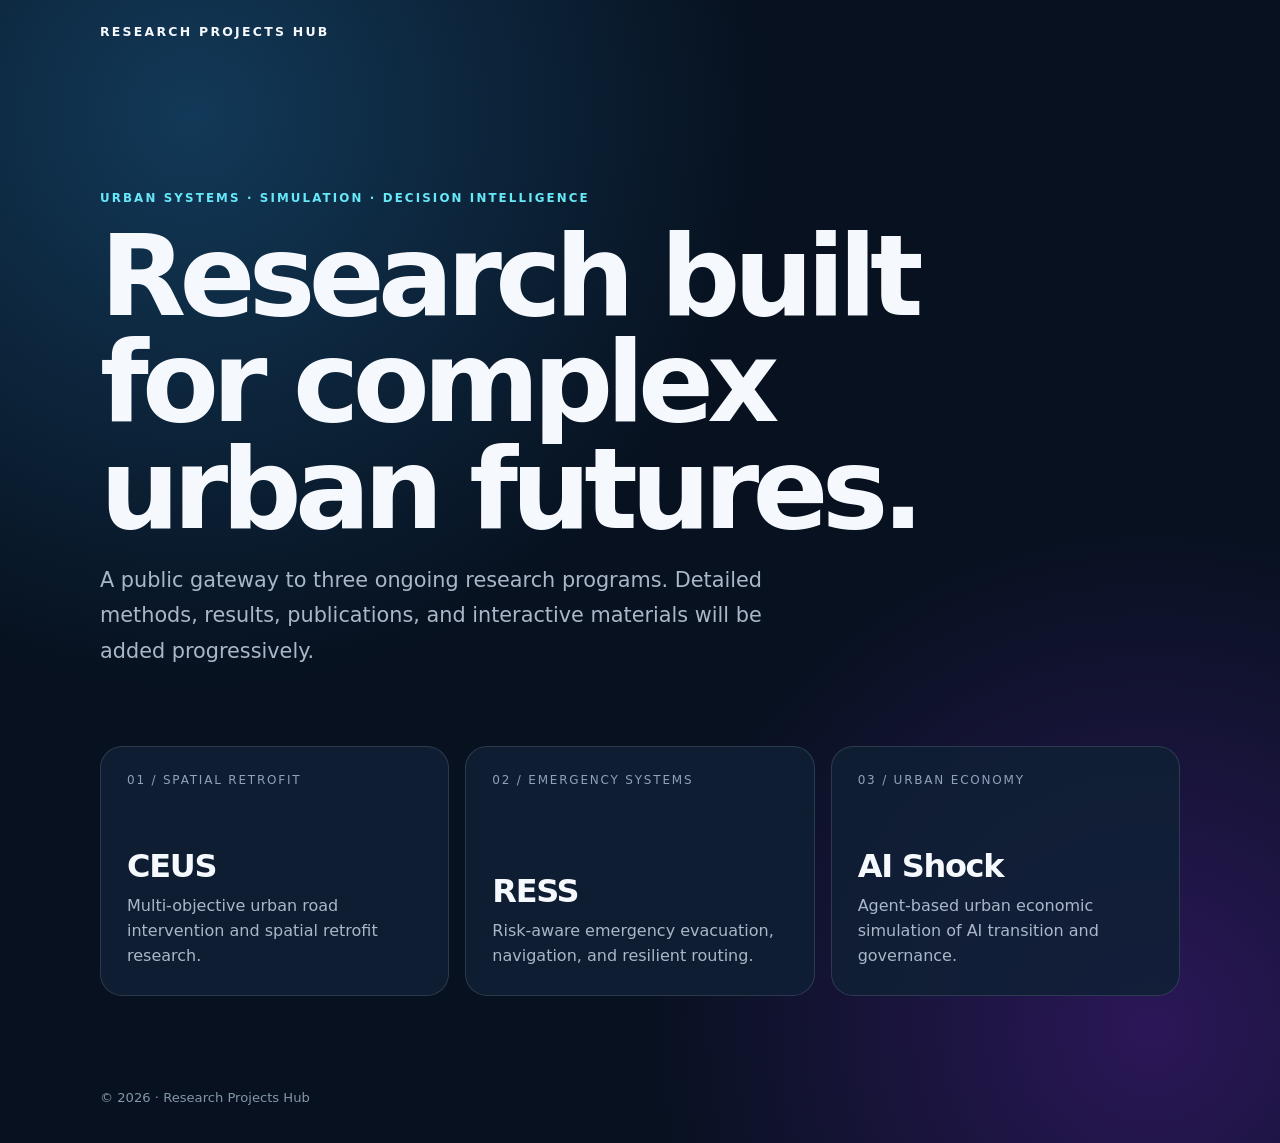
==== index.html @ ed637d5d "Add mobile research projects landing page" ====
<!doctype html>
<html lang="en"><head><meta charset="utf-8"><meta name="viewport" content="width=device-width,initial-scale=1"><meta name="theme-color" content="#07111f"><title>Research Projects Hub</title><style>
*{box-sizing:border-box}body{margin:0;min-height:100vh;background:radial-gradient(circle at 15% 10%,#123958 0,transparent 36rem),radial-gradient(circle at 90% 90%,#2b1758 0,transparent 32rem),#07111f;color:#f5f8fc;font-family:Inter,system-ui,-apple-system,"Segoe UI",sans-serif}.wrap{width:min(1080px,calc(100% - 28px));margin:auto}nav{padding:24px 0;font-size:.78rem;font-weight:800;letter-spacing:.18em;text-transform:uppercase}.hero{padding:clamp(54px,12vw,128px) 0 56px}.tag{color:#67e8f9;font-size:.74rem;font-weight:800;letter-spacing:.18em;text-transform:uppercase}h1{max-width:900px;margin:18px 0;font-size:clamp(3rem,9vw,7rem);line-height:.95;letter-spacing:-.06em}.lead{max-width:700px;color:#a9b7c8;font-size:clamp(1rem,2.6vw,1.3rem);line-height:1.7}.grid{display:grid;grid-template-columns:repeat(3,1fr);gap:16px;padding-bottom:72px}.card{min-height:250px;padding:26px;border:1px solid #ffffff20;border-radius:22px;background:#102036d9;color:inherit;text-decoration:none;display:flex;flex-direction:column;transition:.2s}.card:hover{transform:translateY(-5px);border-color:#67e8f988}.num{color:#8fa2b7;font-size:.75rem;letter-spacing:.15em}.card h2{margin:auto 0 9px;font-size:2rem;letter-spacing:-.04em}.card p{margin:0;color:#a9b7c8;line-height:1.55}footer{padding:22px 0 38px;color:#8396aa;font-size:.82rem}@media(max-width:760px){.grid{grid-template-columns:1fr}.hero{padding-top:48px}.card{min-height:200px}}
</style></head><body><div class="wrap"><nav>Research Projects Hub</nav><main><section class="hero"><div class="tag">Urban systems · simulation · decision intelligence</div><h1>Research built for complex urban futures.</h1><p class="lead">A public gateway to three ongoing research programs. Detailed methods, results, publications, and interactive materials will be added progressively.</p></section><section class="grid"><a class="card" href="./ceus/"><span class="num">01 / SPATIAL RETROFIT</span><h2>CEUS</h2><p>Multi-objective urban road intervention and spatial retrofit research.</p></a><a class="card" href="./ress/"><span class="num">02 / EMERGENCY SYSTEMS</span><h2>RESS</h2><p>Risk-aware emergency evacuation, navigation, and resilient routing.</p></a><a class="card" href="./ai-shock/"><span class="num">03 / URBAN ECONOMY</span><h2>AI Shock</h2><p>Agent-based urban economic simulation of AI transition and governance.</p></a></section></main><footer>© 2026 · Research Projects Hub</footer></div></body></html>
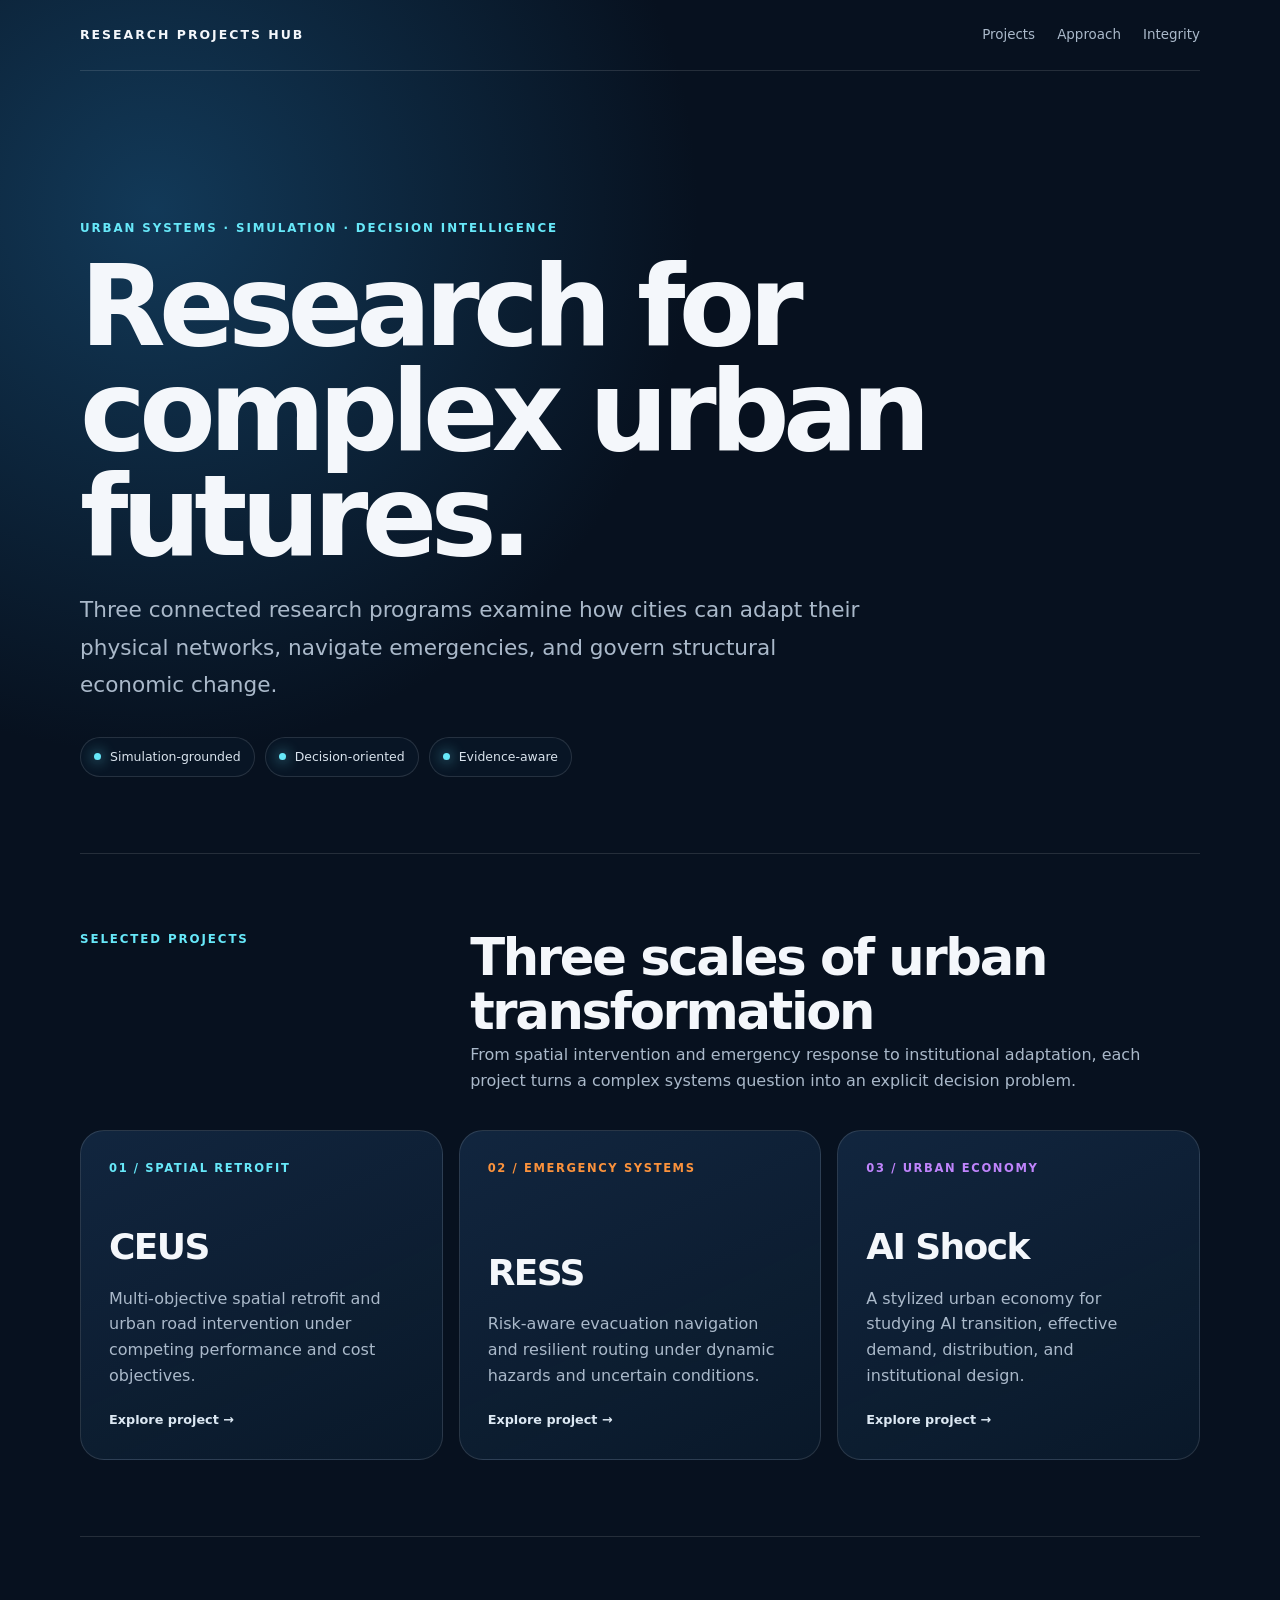
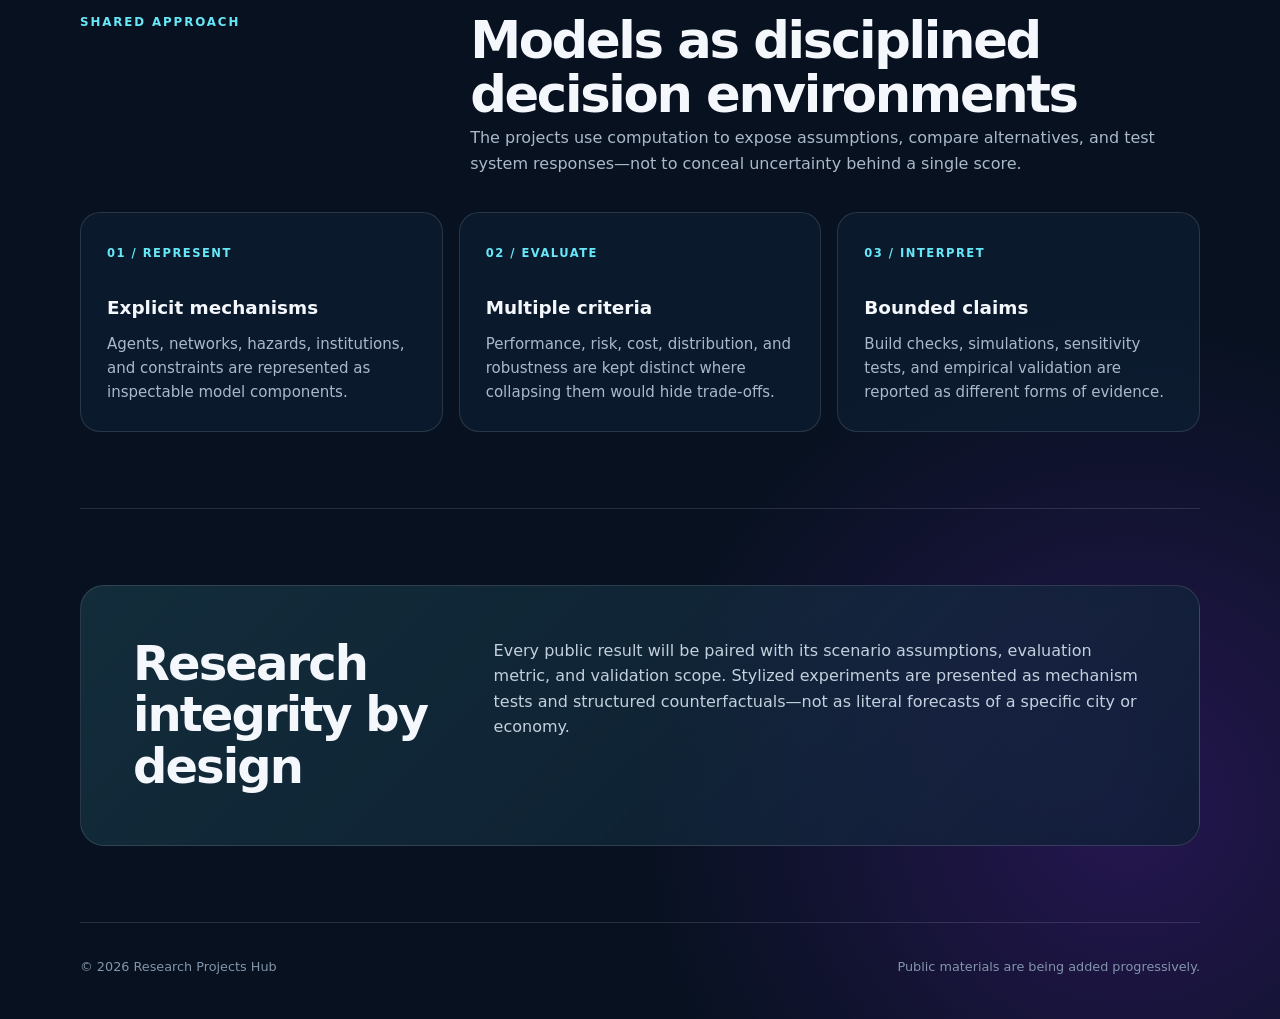
==== commit 771f7106: "Revise index.html for improved structure and content Updated the structure and content of the index." ====
--- a/index.html
+++ b/index.html
@@ -1,4 +1,106 @@
 <!doctype html>
-<html lang="en"><head><meta charset="utf-8"><meta name="viewport" content="width=device-width,initial-scale=1"><meta name="theme-color" content="#07111f"><title>Research Projects Hub</title><style>
-*{box-sizing:border-box}body{margin:0;min-height:100vh;background:radial-gradient(circle at 15% 10%,#123958 0,transparent 36rem),radial-gradient(circle at 90% 90%,#2b1758 0,transparent 32rem),#07111f;color:#f5f8fc;font-family:Inter,system-ui,-apple-system,"Segoe UI",sans-serif}.wrap{width:min(1080px,calc(100% - 28px));margin:auto}nav{padding:24px 0;font-size:.78rem;font-weight:800;letter-spacing:.18em;text-transform:uppercase}.hero{padding:clamp(54px,12vw,128px) 0 56px}.tag{color:#67e8f9;font-size:.74rem;font-weight:800;letter-spacing:.18em;text-transform:uppercase}h1{max-width:900px;margin:18px 0;font-size:clamp(3rem,9vw,7rem);line-height:.95;letter-spacing:-.06em}.lead{max-width:700px;color:#a9b7c8;font-size:clamp(1rem,2.6vw,1.3rem);line-height:1.7}.grid{display:grid;grid-template-columns:repeat(3,1fr);gap:16px;padding-bottom:72px}.card{min-height:250px;padding:26px;border:1px solid #ffffff20;border-radius:22px;background:#102036d9;color:inherit;text-decoration:none;display:flex;flex-direction:column;transition:.2s}.card:hover{transform:translateY(-5px);border-color:#67e8f988}.num{color:#8fa2b7;font-size:.75rem;letter-spacing:.15em}.card h2{margin:auto 0 9px;font-size:2rem;letter-spacing:-.04em}.card p{margin:0;color:#a9b7c8;line-height:1.55}footer{padding:22px 0 38px;color:#8396aa;font-size:.82rem}@media(max-width:760px){.grid{grid-template-columns:1fr}.hero{padding-top:48px}.card{min-height:200px}}
-</style></head><body><div class="wrap"><nav>Research Projects Hub</nav><main><section class="hero"><div class="tag">Urban systems · simulation · decision intelligence</div><h1>Research built for complex urban futures.</h1><p class="lead">A public gateway to three ongoing research programs. Detailed methods, results, publications, and interactive materials will be added progressively.</p></section><section class="grid"><a class="card" href="./ceus/"><span class="num">01 / SPATIAL RETROFIT</span><h2>CEUS</h2><p>Multi-objective urban road intervention and spatial retrofit research.</p></a><a class="card" href="./ress/"><span class="num">02 / EMERGENCY SYSTEMS</span><h2>RESS</h2><p>Risk-aware emergency evacuation, navigation, and resilient routing.</p></a><a class="card" href="./ai-shock/"><span class="num">03 / URBAN ECONOMY</span><h2>AI Shock</h2><p>Agent-based urban economic simulation of AI transition and governance.</p></a></section></main><footer>© 2026 · Research Projects Hub</footer></div></body></html>
+<html lang="en">
+<head>
+  <meta charset="utf-8">
+  <meta name="viewport" content="width=device-width, initial-scale=1">
+  <meta name="theme-color" content="#07111f">
+  <meta name="description" content="A research portfolio spanning urban spatial retrofit, emergency navigation, and the governance of AI-driven economic change.">
+  <title>Research Projects for Complex Urban Futures</title>
+  <link rel="stylesheet" href="./assets/styles.css">
+</head>
+<body>
+  <div class="shell">
+    <header class="site-header">
+      <a class="brand" href="./">Research Projects Hub</a>
+      <nav class="site-nav" aria-label="Primary navigation">
+        <a href="#projects">Projects</a>
+        <a href="#approach">Approach</a>
+        <a href="#integrity">Integrity</a>
+      </nav>
+    </header>
+
+    <main>
+      <section class="hero">
+        <div class="eyebrow">Urban systems · Simulation · Decision intelligence</div>
+        <h1>Research for complex urban futures.</h1>
+        <p class="lead">Three connected research programs examine how cities can adapt their physical networks, navigate emergencies, and govern structural economic change.</p>
+        <div class="status-line" aria-label="Portfolio characteristics">
+          <span class="pill">Simulation-grounded</span>
+          <span class="pill">Decision-oriented</span>
+          <span class="pill">Evidence-aware</span>
+        </div>
+      </section>
+
+      <section class="section" id="projects">
+        <div class="section-heading">
+          <div class="eyebrow">Selected projects</div>
+          <div>
+            <h2>Three scales of urban transformation</h2>
+            <p>From spatial intervention and emergency response to institutional adaptation, each project turns a complex systems question into an explicit decision problem.</p>
+          </div>
+        </div>
+
+        <div class="project-grid">
+          <a class="project-card" href="./ceus/" style="--card-accent:#67e8f9">
+            <span class="index">01 / SPATIAL RETROFIT</span>
+            <h3>CEUS</h3>
+            <p>Multi-objective spatial retrofit and urban road intervention under competing performance and cost objectives.</p>
+            <span class="card-link">Explore project →</span>
+          </a>
+          <a class="project-card" href="./ress/" style="--card-accent:#fb923c">
+            <span class="index">02 / EMERGENCY SYSTEMS</span>
+            <h3>RESS</h3>
+            <p>Risk-aware evacuation navigation and resilient routing under dynamic hazards and uncertain conditions.</p>
+            <span class="card-link">Explore project →</span>
+          </a>
+          <a class="project-card" href="./ai-shock/" style="--card-accent:#c084fc">
+            <span class="index">03 / URBAN ECONOMY</span>
+            <h3>AI Shock</h3>
+            <p>A stylized urban economy for studying AI transition, effective demand, distribution, and institutional design.</p>
+            <span class="card-link">Explore project →</span>
+          </a>
+        </div>
+      </section>
+
+      <section class="section" id="approach">
+        <div class="section-heading">
+          <div class="eyebrow">Shared approach</div>
+          <div>
+            <h2>Models as disciplined decision environments</h2>
+            <p>The projects use computation to expose assumptions, compare alternatives, and test system responses—not to conceal uncertainty behind a single score.</p>
+          </div>
+        </div>
+        <div class="principle-grid">
+          <article class="principle">
+            <span class="number">01 / REPRESENT</span>
+            <h3>Explicit mechanisms</h3>
+            <p>Agents, networks, hazards, institutions, and constraints are represented as inspectable model components.</p>
+          </article>
+          <article class="principle">
+            <span class="number">02 / EVALUATE</span>
+            <h3>Multiple criteria</h3>
+            <p>Performance, risk, cost, distribution, and robustness are kept distinct where collapsing them would hide trade-offs.</p>
+          </article>
+          <article class="principle">
+            <span class="number">03 / INTERPRET</span>
+            <h3>Bounded claims</h3>
+            <p>Build checks, simulations, sensitivity tests, and empirical validation are reported as different forms of evidence.</p>
+          </article>
+        </div>
+      </section>
+
+      <section class="section" id="integrity">
+        <div class="integrity-note">
+          <h2>Research integrity by design</h2>
+          <p>Every public result will be paired with its scenario assumptions, evaluation metric, and validation scope. Stylized experiments are presented as mechanism tests and structured counterfactuals—not as literal forecasts of a specific city or economy.</p>
+        </div>
+      </section>
+    </main>
+
+    <footer class="site-footer">
+      <span>© 2026 Research Projects Hub</span>
+      <span>Public materials are being added progressively.</span>
+    </footer>
+  </div>
+</body>
+</html>
--- a/assets/styles.css
+++ b/assets/styles.css
@@ -0,0 +1,303 @@
+:root {
+  --bg: #07111f;
+  --panel: #0d1b2c;
+  --text: #f4f7fb;
+  --muted: #aab9ca;
+  --line: rgba(255, 255, 255, 0.12);
+  --accent: #67e8f9;
+  --accent-soft: rgba(103, 232, 249, 0.13);
+  --max-width: 1120px;
+}
+
+* { box-sizing: border-box; }
+html { scroll-behavior: smooth; }
+
+body {
+  margin: 0;
+  min-height: 100vh;
+  background:
+    radial-gradient(circle at 12% 8%, var(--glow, #123958) 0, transparent 34rem),
+    radial-gradient(circle at 88% 92%, #251650 0, transparent 31rem),
+    var(--bg);
+  color: var(--text);
+  font-family: Inter, ui-sans-serif, system-ui, -apple-system, BlinkMacSystemFont, "Segoe UI", sans-serif;
+  line-height: 1.6;
+}
+
+a { color: inherit; }
+.shell { width: min(var(--max-width), calc(100% - 32px)); margin: 0 auto; }
+
+.site-header {
+  display: flex;
+  align-items: center;
+  justify-content: space-between;
+  gap: 24px;
+  padding: 24px 0;
+  border-bottom: 1px solid var(--line);
+}
+
+.brand {
+  text-decoration: none;
+  font-size: 0.78rem;
+  font-weight: 800;
+  letter-spacing: 0.16em;
+  text-transform: uppercase;
+}
+
+.site-nav { display: flex; gap: 22px; color: var(--muted); font-size: 0.84rem; }
+.site-nav a { text-decoration: none; }
+.site-nav a:hover, .back-link:hover { color: var(--text); }
+
+.eyebrow {
+  color: var(--accent);
+  font-size: 0.74rem;
+  font-weight: 800;
+  letter-spacing: 0.16em;
+  text-transform: uppercase;
+}
+
+.hero { padding: clamp(72px, 13vw, 148px) 0 76px; }
+
+.hero h1, .project-hero h1 {
+  max-width: 980px;
+  margin: 18px 0 22px;
+  font-size: clamp(3.2rem, 8.7vw, 7.4rem);
+  line-height: 0.94;
+  letter-spacing: -0.06em;
+}
+
+.hero .lead, .project-hero .lead {
+  max-width: 780px;
+  margin: 0;
+  color: var(--muted);
+  font-size: clamp(1.06rem, 2.4vw, 1.35rem);
+  line-height: 1.72;
+}
+
+.status-line { display: flex; flex-wrap: wrap; gap: 10px; margin-top: 34px; }
+
+.pill {
+  display: inline-flex;
+  align-items: center;
+  gap: 9px;
+  padding: 9px 13px;
+  border: 1px solid var(--line);
+  border-radius: 999px;
+  background: rgba(9, 24, 41, 0.7);
+  color: #d9e3ed;
+  font-size: 0.78rem;
+}
+
+.pill::before {
+  width: 7px;
+  height: 7px;
+  border-radius: 50%;
+  background: var(--accent);
+  box-shadow: 0 0 14px var(--accent);
+  content: "";
+}
+
+.section { padding: 76px 0; border-top: 1px solid var(--line); }
+
+.section-heading {
+  display: grid;
+  grid-template-columns: minmax(180px, 0.75fr) minmax(0, 1.6fr);
+  gap: 48px;
+  margin-bottom: 36px;
+}
+
+.section-heading h2 {
+  margin: 0;
+  font-size: clamp(2rem, 4vw, 3.4rem);
+  line-height: 1.06;
+  letter-spacing: -0.045em;
+}
+
+.section-heading p { max-width: 700px; margin: 4px 0 0; color: var(--muted); }
+.project-grid, .principle-grid, .content-grid, .output-grid { display: grid; grid-template-columns: repeat(3, 1fr); gap: 16px; }
+
+.project-card {
+  min-height: 330px;
+  padding: 28px;
+  border: 1px solid var(--line);
+  border-radius: 24px;
+  background: linear-gradient(155deg, rgba(18, 39, 64, 0.96), rgba(10, 25, 42, 0.93));
+  text-decoration: none;
+  display: flex;
+  flex-direction: column;
+  transition: transform 180ms ease, border-color 180ms ease;
+}
+
+.project-card:hover { transform: translateY(-5px); border-color: var(--card-accent); }
+.project-card .index { color: var(--card-accent); font-size: 0.72rem; font-weight: 800; letter-spacing: 0.14em; }
+.project-card h3 { margin: auto 0 10px; font-size: 2.25rem; letter-spacing: -0.045em; }
+.project-card p { margin: 0; color: var(--muted); }
+.card-link { margin-top: 22px; color: #dce8f3; font-size: 0.8rem; font-weight: 700; }
+
+.principle, .content-card, .output-card {
+  padding: 26px;
+  border: 1px solid var(--line);
+  border-radius: 20px;
+  background: rgba(13, 31, 51, 0.72);
+}
+
+.principle .number, .content-card .number { color: var(--accent); font-size: 0.72rem; font-weight: 800; letter-spacing: 0.13em; }
+.principle h3, .content-card h3, .output-card h3 { margin: 28px 0 10px; font-size: 1.15rem; }
+.principle p, .content-card p, .output-card p { margin: 0; color: var(--muted); font-size: 0.94rem; }
+
+.integrity-note {
+  display: grid;
+  grid-template-columns: 0.65fr 1.35fr;
+  gap: 46px;
+  padding: clamp(28px, 6vw, 52px);
+  border: 1px solid var(--line);
+  border-radius: 24px;
+  background: linear-gradient(135deg, var(--accent-soft), rgba(13, 31, 51, 0.74));
+}
+
+.integrity-note h2 { margin: 0; font-size: clamp(1.8rem, 4vw, 3rem); line-height: 1.08; letter-spacing: -0.04em; }
+.integrity-note p { margin: 0; color: #c3d0dd; }
+.project-page { --max-width: 1040px; }
+.project-hero { padding: clamp(62px, 11vw, 118px) 0 72px; }
+.project-hero h1 { font-size: clamp(4.6rem, 15vw, 9.6rem); }
+
+.project-hero .subtitle {
+  max-width: 800px;
+  margin: 0 0 24px;
+  font-size: clamp(1.4rem, 4vw, 2.35rem);
+  line-height: 1.22;
+  letter-spacing: -0.035em;
+}
+
+.back-link { color: var(--muted); text-decoration: none; }
+.method-flow { display: grid; grid-template-columns: repeat(4, 1fr); gap: 10px; counter-reset: method; }
+
+.method-step {
+  min-height: 188px;
+  padding: 22px;
+  border: 1px solid var(--line);
+  border-radius: 18px;
+  background: rgba(13, 31, 51, 0.78);
+  counter-increment: method;
+}
+
+.method-step::before {
+  display: block;
+  margin-bottom: 42px;
+  color: var(--accent);
+  font-size: 0.72rem;
+  font-weight: 800;
+  letter-spacing: 0.12em;
+  content: "0" counter(method);
+}
+
+.method-step strong { display: block; margin-bottom: 8px; font-size: 1rem; }
+.method-step span { color: var(--muted); font-size: 0.88rem; }
+
+.figure-stack {
+  display: grid;
+  gap: 34px;
+}
+
+.paper-figure {
+  margin: 0;
+  padding: 16px;
+  border: 1px solid var(--line);
+  border-radius: 22px;
+  background: rgba(13, 31, 51, 0.78);
+}
+
+.paper-figure a.preview-link {
+  display: block;
+  overflow: hidden;
+  border-radius: 12px;
+  background: #fff;
+}
+
+.paper-figure img {
+  display: block;
+  width: 100%;
+  height: auto;
+  transition: transform 180ms ease;
+}
+
+.paper-figure a.preview-link:hover img {
+  transform: scale(1.006);
+}
+
+.figure-caption {
+  display: grid;
+  grid-template-columns: minmax(0, 1fr) auto;
+  gap: 24px;
+  align-items: start;
+  padding: 18px 4px 2px;
+}
+
+.figure-caption strong {
+  display: block;
+  margin-bottom: 5px;
+  color: var(--text);
+  font-size: 0.96rem;
+}
+
+.figure-caption p {
+  margin: 0;
+  color: var(--muted);
+  font-size: 0.88rem;
+}
+
+.pdf-link {
+  white-space: nowrap;
+  color: var(--accent);
+  font-size: 0.76rem;
+  font-weight: 800;
+  letter-spacing: 0.08em;
+  text-decoration: none;
+  text-transform: uppercase;
+}
+
+.pdf-link:hover {
+  text-decoration: underline;
+  text-underline-offset: 4px;
+}
+
+.evidence-box {
+  padding: clamp(28px, 6vw, 52px);
+  border-left: 3px solid var(--accent);
+  border-radius: 0 22px 22px 0;
+  background: var(--accent-soft);
+}
+
+.evidence-box h2 { margin: 0 0 14px; font-size: clamp(1.75rem, 4vw, 2.8rem); letter-spacing: -0.04em; }
+.evidence-box p { max-width: 820px; margin: 0; color: #c9d5e0; }
+
+.site-footer {
+  display: flex;
+  justify-content: space-between;
+  gap: 24px;
+  padding: 34px 0 42px;
+  border-top: 1px solid var(--line);
+  color: #8295aa;
+  font-size: 0.8rem;
+}
+
+@media (max-width: 820px) {
+  .project-grid, .principle-grid, .content-grid, .output-grid { grid-template-columns: 1fr; }
+  .project-card { min-height: 230px; }
+  .section-heading, .integrity-note { grid-template-columns: 1fr; gap: 22px; }
+  .method-flow { grid-template-columns: repeat(2, 1fr); }
+}
+
+@media (max-width: 560px) {
+  .shell { width: min(var(--max-width), calc(100% - 24px)); }
+  .site-header { align-items: flex-start; flex-direction: column; gap: 14px; }
+  .site-nav { width: 100%; justify-content: space-between; gap: 12px; }
+  .hero { padding-top: 58px; }
+  .section { padding: 58px 0; }
+  .method-flow { grid-template-columns: 1fr; }
+  .method-step { min-height: 0; }
+  .method-step::before { margin-bottom: 24px; }
+  .paper-figure { padding: 8px; border-radius: 16px; }
+  .figure-caption { grid-template-columns: 1fr; gap: 12px; padding: 15px 6px 7px; }
+  .site-footer { flex-direction: column; }
+}
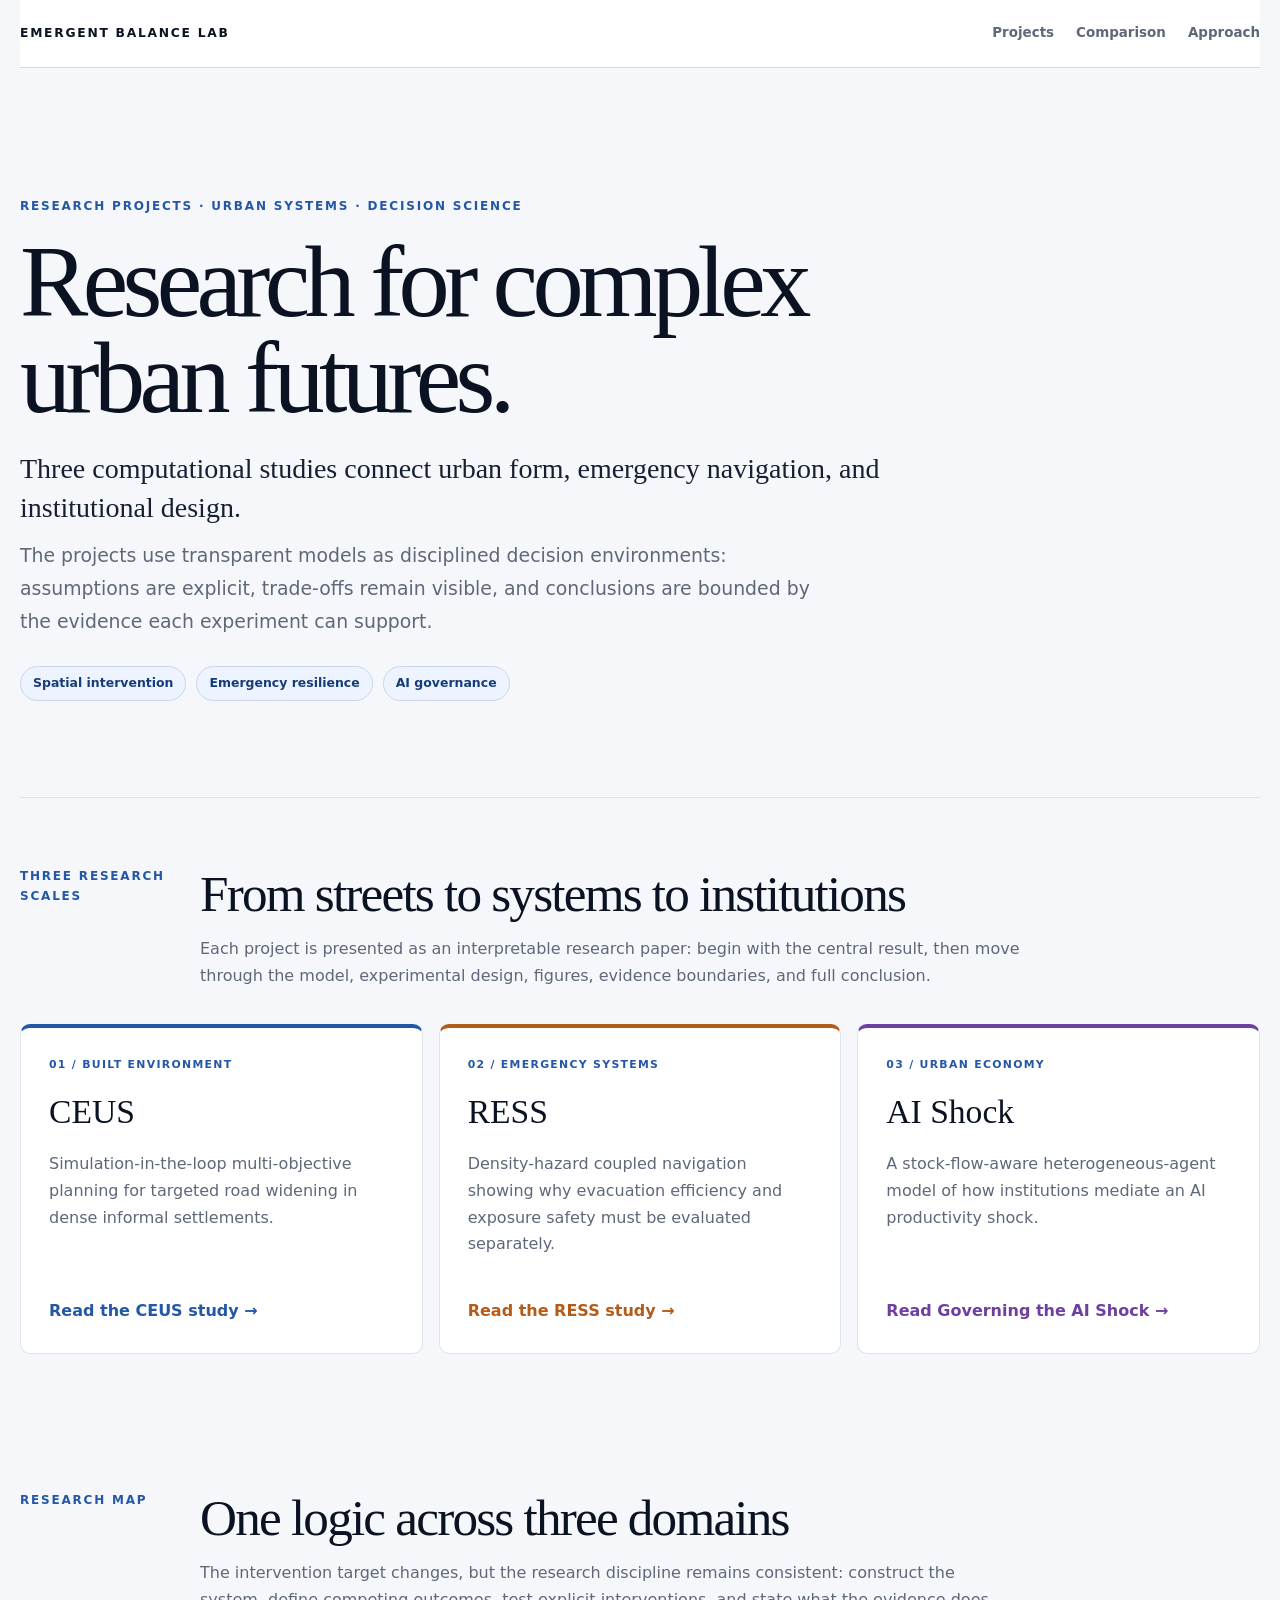
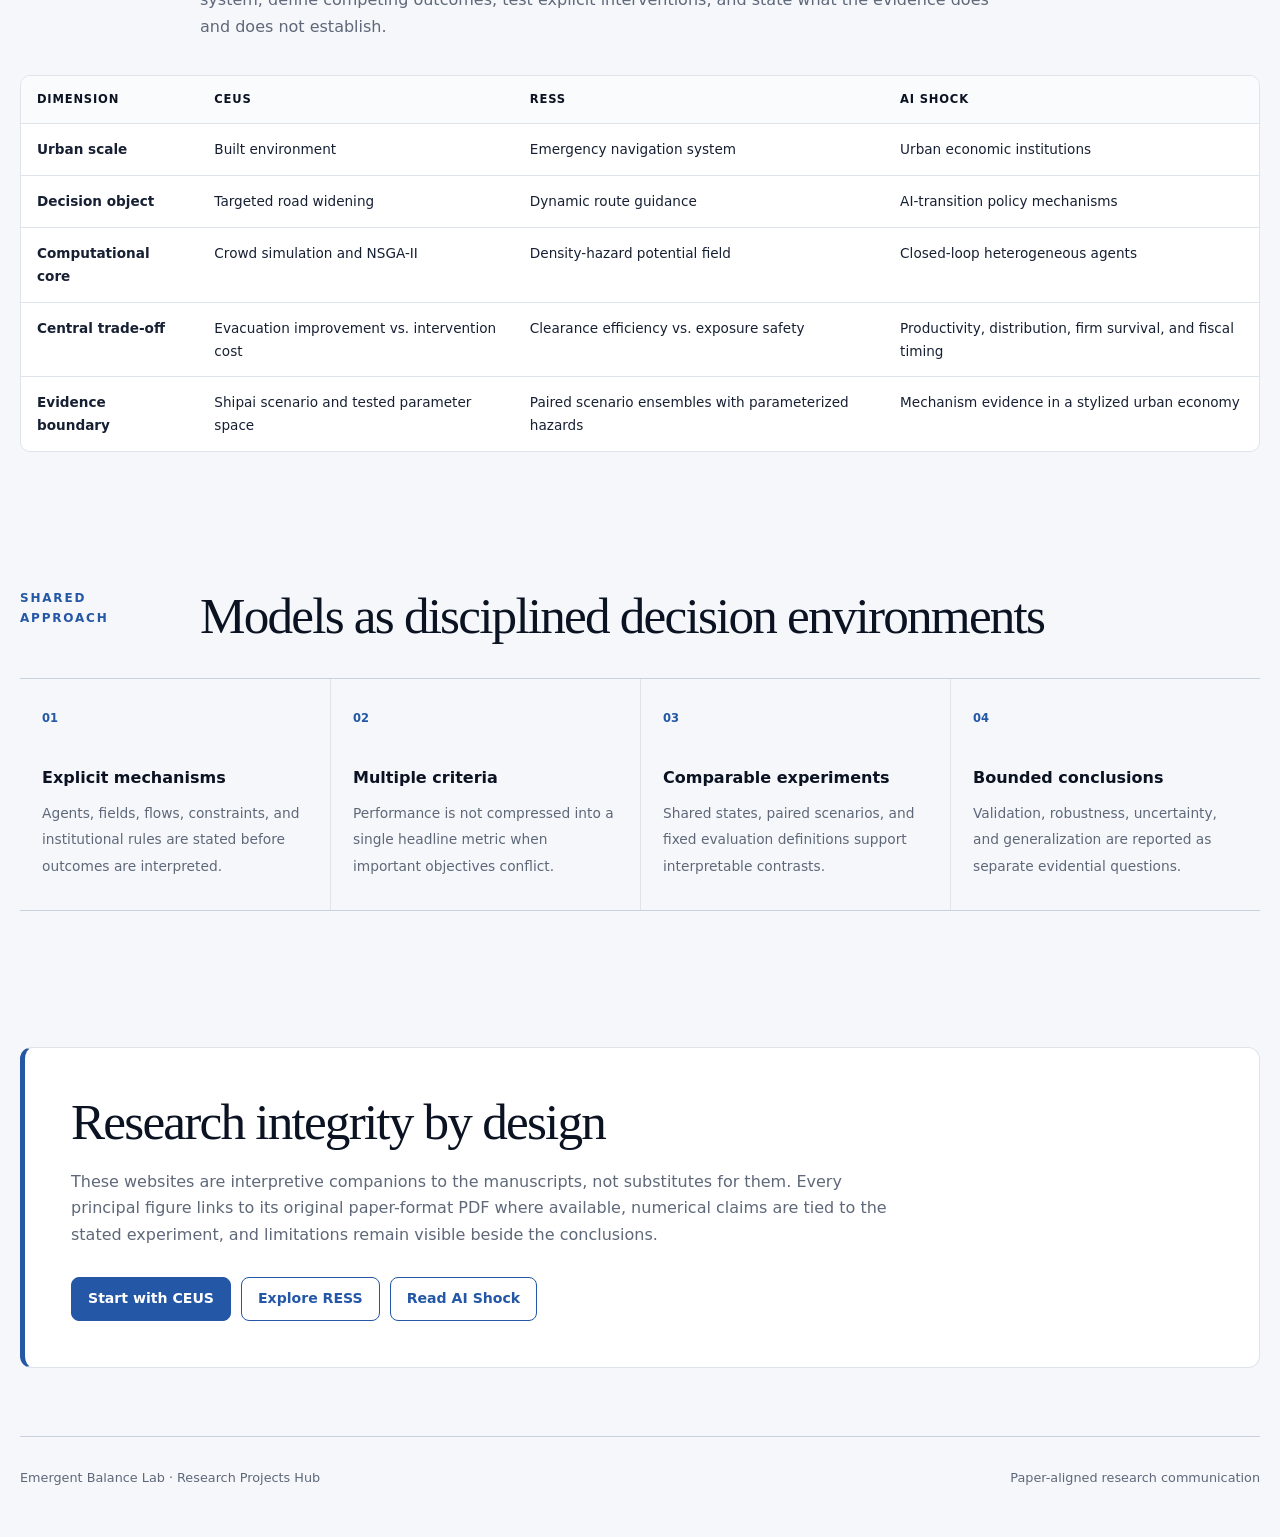
==== commit a71fb77f: "Expand" ====
--- a/index.html
+++ b/index.html
@@ -3,103 +3,155 @@
 <head>
   <meta charset="utf-8">
   <meta name="viewport" content="width=device-width, initial-scale=1">
-  <meta name="theme-color" content="#07111f">
-  <meta name="description" content="A research portfolio spanning urban spatial retrofit, emergency navigation, and the governance of AI-driven economic change.">
+  <meta name="theme-color" content="#ffffff">
+  <meta name="description" content="Research projects on spatial retrofit, risk-aware evacuation, and institutional responses to AI-driven urban change.">
   <title>Research Projects for Complex Urban Futures</title>
-  <link rel="stylesheet" href="./assets/styles.css">
+  <link rel="stylesheet" href="assets/styles.css">
 </head>
 <body>
+  <a class="skip-link" href="#main">Skip to main content</a>
   <div class="shell">
     <header class="site-header">
-      <a class="brand" href="./">Research Projects Hub</a>
+      <a class="brand" href="./">Emergent Balance Lab</a>
       <nav class="site-nav" aria-label="Primary navigation">
         <a href="#projects">Projects</a>
+        <a href="#comparison">Comparison</a>
         <a href="#approach">Approach</a>
-        <a href="#integrity">Integrity</a>
       </nav>
     </header>
 
-    <main>
+    <main id="main">
       <section class="hero">
-        <div class="eyebrow">Urban systems · Simulation · Decision intelligence</div>
+        <div class="eyebrow">Research Projects · Urban systems · Decision science</div>
         <h1>Research for complex urban futures.</h1>
-        <p class="lead">Three connected research programs examine how cities can adapt their physical networks, navigate emergencies, and govern structural economic change.</p>
-        <div class="status-line" aria-label="Portfolio characteristics">
-          <span class="pill">Simulation-grounded</span>
-          <span class="pill">Decision-oriented</span>
-          <span class="pill">Evidence-aware</span>
+        <p class="subtitle">Three computational studies connect urban form, emergency navigation, and institutional design.</p>
+        <p class="lead">The projects use transparent models as disciplined decision environments: assumptions are explicit, trade-offs remain visible, and conclusions are bounded by the evidence each experiment can support.</p>
+        <div class="status-line">
+          <span class="pill">Spatial intervention</span>
+          <span class="pill">Emergency resilience</span>
+          <span class="pill">AI governance</span>
         </div>
       </section>
 
       <section class="section" id="projects">
         <div class="section-heading">
-          <div class="eyebrow">Selected projects</div>
+          <div class="eyebrow">Three research scales</div>
           <div>
-            <h2>Three scales of urban transformation</h2>
-            <p>From spatial intervention and emergency response to institutional adaptation, each project turns a complex systems question into an explicit decision problem.</p>
+            <h2>From streets to systems to institutions</h2>
+            <p>Each project is presented as an interpretable research paper: begin with the central result, then move through the model, experimental design, figures, evidence boundaries, and full conclusion.</p>
           </div>
         </div>
+        <div class="content-grid">
+          <a class="project-card" href="ceus/" style="--card-accent:#2457a6">
+            <div>
+              <span class="number">01 / BUILT ENVIRONMENT</span>
+              <h3>CEUS</h3>
+              <p>Simulation-in-the-loop multi-objective planning for targeted road widening in dense informal settlements.</p>
+            </div>
+            <span class="card-link">Read the CEUS study →</span>
+          </a>
+          <a class="project-card" href="ress/" style="--card-accent:#b35b18">
+            <div>
+              <span class="number">02 / EMERGENCY SYSTEMS</span>
+              <h3>RESS</h3>
+              <p>Density-hazard coupled navigation showing why evacuation efficiency and exposure safety must be evaluated separately.</p>
+            </div>
+            <span class="card-link">Read the RESS study →</span>
+          </a>
+          <a class="project-card" href="ai-shock/" style="--card-accent:#6e3fa0">
+            <div>
+              <span class="number">03 / URBAN ECONOMY</span>
+              <h3>AI Shock</h3>
+              <p>A stock-flow-aware heterogeneous-agent model of how institutions mediate an AI productivity shock.</p>
+            </div>
+            <span class="card-link">Read Governing the AI Shock →</span>
+          </a>
+        </div>
+      </section>
 
-        <div class="project-grid">
-          <a class="project-card" href="./ceus/" style="--card-accent:#67e8f9">
-            <span class="index">01 / SPATIAL RETROFIT</span>
-            <h3>CEUS</h3>
-            <p>Multi-objective spatial retrofit and urban road intervention under competing performance and cost objectives.</p>
-            <span class="card-link">Explore project →</span>
-          </a>
-          <a class="project-card" href="./ress/" style="--card-accent:#fb923c">
-            <span class="index">02 / EMERGENCY SYSTEMS</span>
-            <h3>RESS</h3>
-            <p>Risk-aware evacuation navigation and resilient routing under dynamic hazards and uncertain conditions.</p>
-            <span class="card-link">Explore project →</span>
-          </a>
-          <a class="project-card" href="./ai-shock/" style="--card-accent:#c084fc">
-            <span class="index">03 / URBAN ECONOMY</span>
-            <h3>AI Shock</h3>
-            <p>A stylized urban economy for studying AI transition, effective demand, distribution, and institutional design.</p>
-            <span class="card-link">Explore project →</span>
-          </a>
+      <section class="section" id="comparison">
+        <div class="section-heading">
+          <div class="eyebrow">Research map</div>
+          <div>
+            <h2>One logic across three domains</h2>
+            <p>The intervention target changes, but the research discipline remains consistent: construct the system, define competing outcomes, test explicit interventions, and state what the evidence does and does not establish.</p>
+          </div>
+        </div>
+        <div class="result-table-wrap">
+          <table class="result-table comparison-table">
+            <thead>
+              <tr>
+                <th>Dimension</th>
+                <th>CEUS</th>
+                <th>RESS</th>
+                <th>AI Shock</th>
+              </tr>
+            </thead>
+            <tbody>
+              <tr>
+                <td><strong>Urban scale</strong></td>
+                <td>Built environment</td>
+                <td>Emergency navigation system</td>
+                <td>Urban economic institutions</td>
+              </tr>
+              <tr>
+                <td><strong>Decision object</strong></td>
+                <td>Targeted road widening</td>
+                <td>Dynamic route guidance</td>
+                <td>AI-transition policy mechanisms</td>
+              </tr>
+              <tr>
+                <td><strong>Computational core</strong></td>
+                <td>Crowd simulation and NSGA-II</td>
+                <td>Density-hazard potential field</td>
+                <td>Closed-loop heterogeneous agents</td>
+              </tr>
+              <tr>
+                <td><strong>Central trade-off</strong></td>
+                <td>Evacuation improvement vs. intervention cost</td>
+                <td>Clearance efficiency vs. exposure safety</td>
+                <td>Productivity, distribution, firm survival, and fiscal timing</td>
+              </tr>
+              <tr>
+                <td><strong>Evidence boundary</strong></td>
+                <td>Shipai scenario and tested parameter space</td>
+                <td>Paired scenario ensembles with parameterized hazards</td>
+                <td>Mechanism evidence in a stylized urban economy</td>
+              </tr>
+            </tbody>
+          </table>
         </div>
       </section>
 
       <section class="section" id="approach">
         <div class="section-heading">
           <div class="eyebrow">Shared approach</div>
-          <div>
-            <h2>Models as disciplined decision environments</h2>
-            <p>The projects use computation to expose assumptions, compare alternatives, and test system responses—not to conceal uncertainty behind a single score.</p>
-          </div>
+          <div><h2>Models as disciplined decision environments</h2></div>
         </div>
-        <div class="principle-grid">
-          <article class="principle">
-            <span class="number">01 / REPRESENT</span>
-            <h3>Explicit mechanisms</h3>
-            <p>Agents, networks, hazards, institutions, and constraints are represented as inspectable model components.</p>
-          </article>
-          <article class="principle">
-            <span class="number">02 / EVALUATE</span>
-            <h3>Multiple criteria</h3>
-            <p>Performance, risk, cost, distribution, and robustness are kept distinct where collapsing them would hide trade-offs.</p>
-          </article>
-          <article class="principle">
-            <span class="number">03 / INTERPRET</span>
-            <h3>Bounded claims</h3>
-            <p>Build checks, simulations, sensitivity tests, and empirical validation are reported as different forms of evidence.</p>
-          </article>
+        <div class="method-flow" aria-label="Shared research approach">
+          <div class="method-step"><strong>Explicit mechanisms</strong><span>Agents, fields, flows, constraints, and institutional rules are stated before outcomes are interpreted.</span></div>
+          <div class="method-step"><strong>Multiple criteria</strong><span>Performance is not compressed into a single headline metric when important objectives conflict.</span></div>
+          <div class="method-step"><strong>Comparable experiments</strong><span>Shared states, paired scenarios, and fixed evaluation definitions support interpretable contrasts.</span></div>
+          <div class="method-step"><strong>Bounded conclusions</strong><span>Validation, robustness, uncertainty, and generalization are reported as separate evidential questions.</span></div>
         </div>
       </section>
 
       <section class="section" id="integrity">
-        <div class="integrity-note">
+        <div class="evidence-box">
           <h2>Research integrity by design</h2>
-          <p>Every public result will be paired with its scenario assumptions, evaluation metric, and validation scope. Stylized experiments are presented as mechanism tests and structured counterfactuals—not as literal forecasts of a specific city or economy.</p>
+          <p>These websites are interpretive companions to the manuscripts, not substitutes for them. Every principal figure links to its original paper-format PDF where available, numerical claims are tied to the stated experiment, and limitations remain visible beside the conclusions.</p>
+          <div class="button-row">
+            <a class="button" href="ceus/">Start with CEUS</a>
+            <a class="button secondary" href="ress/">Explore RESS</a>
+            <a class="button secondary" href="ai-shock/">Read AI Shock</a>
+          </div>
         </div>
       </section>
     </main>
 
     <footer class="site-footer">
-      <span>© 2026 Research Projects Hub</span>
-      <span>Public materials are being added progressively.</span>
+      <span>Emergent Balance Lab · Research Projects Hub</span>
+      <span>Paper-aligned research communication</span>
     </footer>
   </div>
 </body>
--- a/assets/styles.css
+++ b/assets/styles.css
@@ -1,12 +1,20 @@
 :root {
-  --bg: #07111f;
-  --panel: #0d1b2c;
-  --text: #f4f7fb;
-  --muted: #aab9ca;
-  --line: rgba(255, 255, 255, 0.12);
-  --accent: #67e8f9;
-  --accent-soft: rgba(103, 232, 249, 0.13);
-  --max-width: 1120px;
+  --bg: #f5f7fa;
+  --paper: #ffffff;
+  --paper-soft: #fafbfc;
+  --ink: #172033;
+  --ink-strong: #0b1323;
+  --muted: #5e6879;
+  --line: #dfe4ea;
+  --line-strong: #c9d1dc;
+  --accent: #2457a6;
+  --accent-dark: #173d78;
+  --accent-soft: #edf4ff;
+  --success: #176b4d;
+  --warning: #8a5a16;
+  --max-width: 1240px;
+  --reading-width: 820px;
+  --shadow: 0 18px 54px rgba(19, 31, 50, 0.08);
 }
 
 * { box-sizing: border-box; }
@@ -15,289 +23,601 @@
 body {
   margin: 0;
   min-height: 100vh;
-  background:
-    radial-gradient(circle at 12% 8%, var(--glow, #123958) 0, transparent 34rem),
-    radial-gradient(circle at 88% 92%, #251650 0, transparent 31rem),
-    var(--bg);
-  color: var(--text);
+  background: var(--bg);
+  color: var(--ink);
   font-family: Inter, ui-sans-serif, system-ui, -apple-system, BlinkMacSystemFont, "Segoe UI", sans-serif;
-  line-height: 1.6;
-}
-
+  line-height: 1.68;
+  text-rendering: optimizeLegibility;
+}
+
+img { display: block; max-width: 100%; }
 a { color: inherit; }
-.shell { width: min(var(--max-width), calc(100% - 32px)); margin: 0 auto; }
+button, input, textarea, select { font: inherit; }
+
+.skip-link {
+  position: absolute;
+  top: -80px;
+  left: 16px;
+  z-index: 100;
+  padding: 10px 14px;
+  border-radius: 8px;
+  background: var(--ink-strong);
+  color: #fff;
+}
+.skip-link:focus { top: 12px; }
+
+.shell {
+  width: min(var(--max-width), calc(100% - 40px));
+  margin: 0 auto;
+}
 
 .site-header {
+  position: sticky;
+  top: 0;
+  z-index: 30;
   display: flex;
   align-items: center;
   justify-content: space-between;
+  min-height: 68px;
   gap: 24px;
-  padding: 24px 0;
+  border-bottom: 1px solid rgba(201, 209, 220, 0.8);
+  background: rgba(255, 255, 255, 0.92);
+  backdrop-filter: blur(14px);
+}
+
+.brand {
+  color: var(--ink-strong);
+  font-size: 0.77rem;
+  font-weight: 800;
+  letter-spacing: 0.14em;
+  text-decoration: none;
+  text-transform: uppercase;
+  white-space: nowrap;
+}
+
+.site-nav {
+  display: flex;
+  align-items: center;
+  gap: 22px;
+  color: var(--muted);
+  font-size: 0.84rem;
+  font-weight: 650;
+}
+.site-nav a { text-decoration: none; }
+.site-nav a:hover, .site-nav a:focus-visible, .brand:hover { color: var(--accent); }
+
+.hero,
+.project-hero {
+  padding: clamp(72px, 10vw, 130px) 0 clamp(60px, 8vw, 96px);
   border-bottom: 1px solid var(--line);
 }
 
-.brand {
-  text-decoration: none;
-  font-size: 0.78rem;
-  font-weight: 800;
-  letter-spacing: 0.16em;
-  text-transform: uppercase;
-}
-
-.site-nav { display: flex; gap: 22px; color: var(--muted); font-size: 0.84rem; }
-.site-nav a { text-decoration: none; }
-.site-nav a:hover, .back-link:hover { color: var(--text); }
+.project-hero-grid {
+  display: grid;
+  grid-template-columns: minmax(0, 1.45fr) minmax(290px, 0.55fr);
+  gap: clamp(36px, 7vw, 96px);
+  align-items: end;
+}
 
 .eyebrow {
   color: var(--accent);
-  font-size: 0.74rem;
+  font-size: 0.75rem;
   font-weight: 800;
-  letter-spacing: 0.16em;
+  letter-spacing: 0.15em;
   text-transform: uppercase;
 }
 
-.hero { padding: clamp(72px, 13vw, 148px) 0 76px; }
-
-.hero h1, .project-hero h1 {
-  max-width: 980px;
+.hero h1,
+.project-hero h1 {
+  max-width: 1000px;
   margin: 18px 0 22px;
-  font-size: clamp(3.2rem, 8.7vw, 7.4rem);
+  color: var(--ink-strong);
+  font-family: Georgia, "Times New Roman", serif;
+  font-size: clamp(3.5rem, 8vw, 7.8rem);
+  font-weight: 500;
+  letter-spacing: -0.055em;
   line-height: 0.94;
-  letter-spacing: -0.06em;
-}
-
-.hero .lead, .project-hero .lead {
-  max-width: 780px;
+}
+
+.project-hero h1.long-title {
+  max-width: 1050px;
+  font-size: clamp(3rem, 6.4vw, 6.4rem);
+  line-height: 0.98;
+}
+
+.subtitle {
+  max-width: 860px;
+  margin: 0 0 12px;
+  color: var(--ink);
+  font-family: Georgia, "Times New Roman", serif;
+  font-size: clamp(1.22rem, 2.7vw, 1.75rem);
+  line-height: 1.4;
+}
+
+.lead {
+  max-width: 820px;
   margin: 0;
   color: var(--muted);
-  font-size: clamp(1.06rem, 2.4vw, 1.35rem);
-  line-height: 1.72;
-}
-
-.status-line { display: flex; flex-wrap: wrap; gap: 10px; margin-top: 34px; }
+  font-size: clamp(1rem, 1.8vw, 1.18rem);
+  line-height: 1.75;
+}
+
+.status-line,
+.button-row {
+  display: flex;
+  flex-wrap: wrap;
+  gap: 10px;
+  margin-top: 28px;
+}
 
 .pill {
   display: inline-flex;
   align-items: center;
-  gap: 9px;
-  padding: 9px 13px;
+  min-height: 34px;
+  padding: 6px 12px;
+  border: 1px solid #cbd7e8;
+  border-radius: 999px;
+  background: var(--accent-soft);
+  color: var(--accent-dark);
+  font-size: 0.78rem;
+  font-weight: 750;
+}
+
+.button {
+  display: inline-flex;
+  align-items: center;
+  justify-content: center;
+  min-height: 44px;
+  padding: 9px 16px;
+  border: 1px solid var(--accent);
+  border-radius: 8px;
+  background: var(--accent);
+  color: #fff;
+  font-size: 0.88rem;
+  font-weight: 750;
+  text-decoration: none;
+}
+.button.secondary {
+  background: #fff;
+  color: var(--accent);
+}
+.button:hover { background: var(--accent-dark); border-color: var(--accent-dark); color: #fff; }
+
+.paper-meta {
+  padding: 26px;
   border: 1px solid var(--line);
-  border-radius: 999px;
-  background: rgba(9, 24, 41, 0.7);
-  color: #d9e3ed;
-  font-size: 0.78rem;
-}
-
-.pill::before {
-  width: 7px;
-  height: 7px;
-  border-radius: 50%;
-  background: var(--accent);
-  box-shadow: 0 0 14px var(--accent);
-  content: "";
-}
-
-.section { padding: 76px 0; border-top: 1px solid var(--line); }
+  border-top: 4px solid var(--accent);
+  background: var(--paper);
+  box-shadow: var(--shadow);
+}
+.paper-meta dl { margin: 0; }
+.paper-meta div + div {
+  margin-top: 15px;
+  padding-top: 15px;
+  border-top: 1px solid var(--line);
+}
+.paper-meta dt {
+  color: var(--muted);
+  font-size: 0.7rem;
+  font-weight: 800;
+  letter-spacing: 0.12em;
+  text-transform: uppercase;
+}
+.paper-meta dd {
+  margin: 3px 0 0;
+  color: var(--ink-strong);
+  font-size: 0.91rem;
+  font-weight: 650;
+}
+
+.article-layout {
+  display: grid;
+  grid-template-columns: 220px minmax(0, 1fr);
+  gap: clamp(36px, 6vw, 84px);
+  align-items: start;
+  padding: 58px 0 100px;
+}
+
+.toc {
+  position: sticky;
+  top: 92px;
+}
+.toc details { border: 0; }
+.toc summary {
+  margin-bottom: 14px;
+  color: var(--ink-strong);
+  cursor: pointer;
+  font-size: 0.75rem;
+  font-weight: 800;
+  letter-spacing: 0.12em;
+  list-style: none;
+  text-transform: uppercase;
+}
+.toc summary::-webkit-details-marker { display: none; }
+.toc ol {
+  margin: 0;
+  padding: 0;
+  list-style: none;
+}
+.toc li { border-left: 1px solid var(--line-strong); }
+.toc a {
+  display: block;
+  padding: 6px 0 6px 14px;
+  color: var(--muted);
+  font-size: 0.82rem;
+  line-height: 1.35;
+  text-decoration: none;
+}
+.toc a:hover, .toc a:focus-visible {
+  border-left: 2px solid var(--accent);
+  color: var(--accent);
+}
+
+.article-content { min-width: 0; }
+.section {
+  padding: 68px 0;
+  scroll-margin-top: 80px;
+}
+.article-content > .section:first-child { padding-top: 0; }
+.article-content > .section + .section { border-top: 1px solid var(--line); }
 
 .section-heading {
   display: grid;
-  grid-template-columns: minmax(180px, 0.75fr) minmax(0, 1.6fr);
-  gap: 48px;
+  grid-template-columns: 150px minmax(0, 1fr);
+  gap: 30px;
+  align-items: start;
+  margin-bottom: 34px;
+}
+.section-heading h2,
+.section h2 {
+  margin: 0;
+  color: var(--ink-strong);
+  font-family: Georgia, "Times New Roman", serif;
+  font-size: clamp(2rem, 4vw, 3.25rem);
+  font-weight: 500;
+  letter-spacing: -0.035em;
+  line-height: 1.1;
+}
+.section-heading p {
+  max-width: 760px;
+  margin: 14px 0 0;
+  color: var(--muted);
+}
+.section h3 {
+  margin: 0 0 9px;
+  color: var(--ink-strong);
+  font-size: 1rem;
+  line-height: 1.35;
+}
+.section p { max-width: var(--reading-width); }
+
+.abstract {
+  padding: clamp(26px, 5vw, 44px);
+  border-left: 4px solid var(--accent);
+  background: var(--paper);
+  box-shadow: var(--shadow);
+}
+.abstract p {
+  margin: 0;
+  color: #2b3547;
+  font-family: Georgia, "Times New Roman", serif;
+  font-size: clamp(1.1rem, 2.1vw, 1.35rem);
+  line-height: 1.72;
+}
+
+.content-grid,
+.metric-grid,
+.output-grid,
+.finding-grid,
+.scenario-grid {
+  display: grid;
+  grid-template-columns: repeat(3, minmax(0, 1fr));
+  gap: 16px;
+}
+
+.content-card,
+.output-card,
+.finding-card,
+.scenario-card,
+.metric {
+  min-width: 0;
+  padding: 24px;
+  border: 1px solid var(--line);
+  border-radius: 10px;
+  background: var(--paper);
+}
+.content-card p,
+.output-card p,
+.finding-card p,
+.scenario-card p,
+.metric p {
+  margin: 0;
+  color: var(--muted);
+  font-size: 0.91rem;
+}
+.number,
+.metric-label {
+  display: block;
+  margin-bottom: 15px;
+  color: var(--accent);
+  font-size: 0.68rem;
+  font-weight: 850;
+  letter-spacing: 0.12em;
+  text-transform: uppercase;
+}
+.metric strong {
+  display: block;
+  margin-bottom: 7px;
+  color: var(--ink-strong);
+  font-family: Georgia, "Times New Roman", serif;
+  font-size: clamp(1.8rem, 3vw, 2.6rem);
+  font-weight: 500;
+  line-height: 1;
+}
+
+.method-flow {
+  display: grid;
+  grid-template-columns: repeat(4, minmax(0, 1fr));
+  counter-reset: step;
+  border-top: 1px solid var(--line-strong);
+  border-bottom: 1px solid var(--line-strong);
+}
+.method-step {
+  position: relative;
+  min-height: 190px;
+  padding: 30px 22px;
+  counter-increment: step;
+}
+.method-step + .method-step { border-left: 1px solid var(--line); }
+.method-step::before {
+  content: "0" counter(step);
+  display: block;
   margin-bottom: 36px;
-}
-
-.section-heading h2 {
-  margin: 0;
-  font-size: clamp(2rem, 4vw, 3.4rem);
-  line-height: 1.06;
-  letter-spacing: -0.045em;
-}
-
-.section-heading p { max-width: 700px; margin: 4px 0 0; color: var(--muted); }
-.project-grid, .principle-grid, .content-grid, .output-grid { display: grid; grid-template-columns: repeat(3, 1fr); gap: 16px; }
-
-.project-card {
-  min-height: 330px;
-  padding: 28px;
-  border: 1px solid var(--line);
-  border-radius: 24px;
-  background: linear-gradient(155deg, rgba(18, 39, 64, 0.96), rgba(10, 25, 42, 0.93));
-  text-decoration: none;
-  display: flex;
-  flex-direction: column;
-  transition: transform 180ms ease, border-color 180ms ease;
-}
-
-.project-card:hover { transform: translateY(-5px); border-color: var(--card-accent); }
-.project-card .index { color: var(--card-accent); font-size: 0.72rem; font-weight: 800; letter-spacing: 0.14em; }
-.project-card h3 { margin: auto 0 10px; font-size: 2.25rem; letter-spacing: -0.045em; }
-.project-card p { margin: 0; color: var(--muted); }
-.card-link { margin-top: 22px; color: #dce8f3; font-size: 0.8rem; font-weight: 700; }
-
-.principle, .content-card, .output-card {
-  padding: 26px;
-  border: 1px solid var(--line);
-  border-radius: 20px;
-  background: rgba(13, 31, 51, 0.72);
-}
-
-.principle .number, .content-card .number { color: var(--accent); font-size: 0.72rem; font-weight: 800; letter-spacing: 0.13em; }
-.principle h3, .content-card h3, .output-card h3 { margin: 28px 0 10px; font-size: 1.15rem; }
-.principle p, .content-card p, .output-card p { margin: 0; color: var(--muted); font-size: 0.94rem; }
-
-.integrity-note {
-  display: grid;
-  grid-template-columns: 0.65fr 1.35fr;
-  gap: 46px;
-  padding: clamp(28px, 6vw, 52px);
-  border: 1px solid var(--line);
-  border-radius: 24px;
-  background: linear-gradient(135deg, var(--accent-soft), rgba(13, 31, 51, 0.74));
-}
-
-.integrity-note h2 { margin: 0; font-size: clamp(1.8rem, 4vw, 3rem); line-height: 1.08; letter-spacing: -0.04em; }
-.integrity-note p { margin: 0; color: #c3d0dd; }
-.project-page { --max-width: 1040px; }
-.project-hero { padding: clamp(62px, 11vw, 118px) 0 72px; }
-.project-hero h1 { font-size: clamp(4.6rem, 15vw, 9.6rem); }
-
-.project-hero .subtitle {
-  max-width: 800px;
-  margin: 0 0 24px;
-  font-size: clamp(1.4rem, 4vw, 2.35rem);
-  line-height: 1.22;
-  letter-spacing: -0.035em;
-}
-
-.back-link { color: var(--muted); text-decoration: none; }
-.method-flow { display: grid; grid-template-columns: repeat(4, 1fr); gap: 10px; counter-reset: method; }
-
-.method-step {
-  min-height: 188px;
-  padding: 22px;
-  border: 1px solid var(--line);
-  border-radius: 18px;
-  background: rgba(13, 31, 51, 0.78);
-  counter-increment: method;
-}
-
-.method-step::before {
-  display: block;
-  margin-bottom: 42px;
   color: var(--accent);
   font-size: 0.72rem;
-  font-weight: 800;
-  letter-spacing: 0.12em;
-  content: "0" counter(method);
-}
-
-.method-step strong { display: block; margin-bottom: 8px; font-size: 1rem; }
-.method-step span { color: var(--muted); font-size: 0.88rem; }
-
-.figure-stack {
+  font-weight: 850;
+}
+.method-step strong { display: block; margin-bottom: 8px; color: var(--ink-strong); }
+.method-step span { color: var(--muted); font-size: 0.86rem; line-height: 1.55; }
+
+.formula {
+  margin: 24px 0;
+  padding: 20px 24px;
+  overflow-x: auto;
+  border: 1px solid var(--line);
+  background: var(--paper-soft);
+  color: var(--ink-strong);
+  font-family: "Cambria Math", Cambria, Georgia, serif;
+  font-size: 1.08rem;
+  text-align: center;
+}
+
+.figure-stack { display: grid; gap: 30px; }
+.figure-pair {
   display: grid;
-  gap: 34px;
-}
-
+  grid-template-columns: repeat(2, minmax(0, 1fr));
+  gap: 20px;
+}
 .paper-figure {
   margin: 0;
-  padding: 16px;
-  border: 1px solid var(--line);
-  border-radius: 22px;
-  background: rgba(13, 31, 51, 0.78);
-}
-
-.paper-figure a.preview-link {
-  display: block;
   overflow: hidden;
-  border-radius: 12px;
+  border: 1px solid var(--line-strong);
+  border-radius: 10px;
+  background: var(--paper);
+  box-shadow: 0 12px 34px rgba(19, 31, 50, 0.06);
+}
+.preview-link {
+  display: flex;
+  min-height: 250px;
+  align-items: center;
+  justify-content: center;
+  padding: 18px;
   background: #fff;
 }
-
 .paper-figure img {
-  display: block;
   width: 100%;
-  height: auto;
-  transition: transform 180ms ease;
-}
-
-.paper-figure a.preview-link:hover img {
-  transform: scale(1.006);
-}
-
+  max-height: 680px;
+  object-fit: contain;
+}
+.figure-pair .paper-figure img { max-height: 430px; }
 .figure-caption {
-  display: grid;
-  grid-template-columns: minmax(0, 1fr) auto;
+  display: flex;
+  justify-content: space-between;
   gap: 24px;
-  align-items: start;
-  padding: 18px 4px 2px;
-}
-
-.figure-caption strong {
-  display: block;
-  margin-bottom: 5px;
-  color: var(--text);
-  font-size: 0.96rem;
-}
-
+  padding: 18px 20px;
+  border-top: 1px solid var(--line);
+  background: var(--paper-soft);
+  font-size: 0.84rem;
+}
+.figure-caption strong { color: var(--ink-strong); }
 .figure-caption p {
-  margin: 0;
-  color: var(--muted);
-  font-size: 0.88rem;
-}
-
+  margin: 5px 0 0;
+  color: var(--muted);
+}
 .pdf-link {
-  white-space: nowrap;
+  flex: 0 0 auto;
   color: var(--accent);
   font-size: 0.76rem;
   font-weight: 800;
-  letter-spacing: 0.08em;
   text-decoration: none;
+  white-space: nowrap;
+}
+
+.result-table-wrap {
+  overflow-x: auto;
+  border: 1px solid var(--line);
+  border-radius: 10px;
+  background: var(--paper);
+}
+.result-table {
+  width: 100%;
+  min-width: 680px;
+  border-collapse: collapse;
+  font-size: 0.85rem;
+}
+.result-table th,
+.result-table td {
+  padding: 14px 16px;
+  border-bottom: 1px solid var(--line);
+  text-align: left;
+  vertical-align: top;
+}
+.result-table th {
+  background: var(--paper-soft);
+  color: var(--ink-strong);
+  font-size: 0.72rem;
+  letter-spacing: 0.07em;
   text-transform: uppercase;
 }
-
-.pdf-link:hover {
-  text-decoration: underline;
-  text-underline-offset: 4px;
-}
-
-.evidence-box {
-  padding: clamp(28px, 6vw, 52px);
-  border-left: 3px solid var(--accent);
-  border-radius: 0 22px 22px 0;
+.result-table tr:last-child td { border-bottom: 0; }
+.result-table .best { color: var(--success); font-weight: 800; }
+.result-table .note { color: var(--muted); font-size: 0.76rem; }
+
+.evidence-box,
+.limitation-box,
+.conclusion-box {
+  padding: clamp(28px, 5vw, 46px);
+  border: 1px solid var(--line);
+  border-radius: 12px;
+  background: var(--paper);
+}
+.evidence-box { border-left: 5px solid var(--accent); }
+.limitation-box { border-left: 5px solid #c18a36; background: #fffdf7; }
+.conclusion-box { border-top: 5px solid var(--accent); box-shadow: var(--shadow); }
+.evidence-box h2,
+.limitation-box h2,
+.conclusion-box h2 { margin-bottom: 18px; }
+.evidence-box p,
+.limitation-box p,
+.conclusion-box p { color: var(--muted); }
+
+.key-list {
+  margin: 20px 0 0;
+  padding: 0;
+  list-style: none;
+}
+.key-list li {
+  position: relative;
+  padding: 14px 0 14px 30px;
+  border-top: 1px solid var(--line);
+}
+.key-list li::before {
+  content: "";
+  position: absolute;
+  top: 23px;
+  left: 4px;
+  width: 8px;
+  height: 8px;
+  border-radius: 50%;
+  background: var(--accent);
+}
+
+.note-callout {
+  margin: 24px 0;
+  padding: 18px 20px;
+  border: 1px solid #cfdae8;
+  border-radius: 8px;
   background: var(--accent-soft);
-}
-
-.evidence-box h2 { margin: 0 0 14px; font-size: clamp(1.75rem, 4vw, 2.8rem); letter-spacing: -0.04em; }
-.evidence-box p { max-width: 820px; margin: 0; color: #c9d5e0; }
+  color: #30425f;
+  font-size: 0.9rem;
+}
+
+.project-card {
+  display: grid;
+  min-height: 330px;
+  align-content: space-between;
+  padding: 28px;
+  border: 1px solid var(--line);
+  border-top: 4px solid var(--card-accent, var(--accent));
+  border-radius: 10px;
+  background: var(--paper);
+  color: inherit;
+  text-decoration: none;
+  transition: transform 180ms ease, box-shadow 180ms ease;
+}
+.project-card:hover {
+  transform: translateY(-4px);
+  box-shadow: var(--shadow);
+}
+.project-card h3 {
+  margin: 12px 0;
+  font-family: Georgia, "Times New Roman", serif;
+  font-size: 2.1rem;
+  font-weight: 500;
+}
+.project-card p { color: var(--muted); }
+.project-card .card-link { color: var(--card-accent, var(--accent)); font-weight: 800; }
+
+.comparison-table { min-width: 820px; }
 
 .site-footer {
   display: flex;
   justify-content: space-between;
-  gap: 24px;
-  padding: 34px 0 42px;
-  border-top: 1px solid var(--line);
-  color: #8295aa;
+  gap: 20px;
+  padding: 30px 0 48px;
+  border-top: 1px solid var(--line-strong);
+  color: var(--muted);
   font-size: 0.8rem;
 }
-
-@media (max-width: 820px) {
-  .project-grid, .principle-grid, .content-grid, .output-grid { grid-template-columns: 1fr; }
-  .project-card { min-height: 230px; }
-  .section-heading, .integrity-note { grid-template-columns: 1fr; gap: 22px; }
-  .method-flow { grid-template-columns: repeat(2, 1fr); }
-}
-
-@media (max-width: 560px) {
-  .shell { width: min(var(--max-width), calc(100% - 24px)); }
-  .site-header { align-items: flex-start; flex-direction: column; gap: 14px; }
-  .site-nav { width: 100%; justify-content: space-between; gap: 12px; }
-  .hero { padding-top: 58px; }
-  .section { padding: 58px 0; }
+.site-footer a { color: var(--accent); font-weight: 750; text-decoration: none; }
+
+@media (max-width: 980px) {
+  .project-hero-grid { grid-template-columns: 1fr; }
+  .paper-meta { max-width: 620px; }
+  .article-layout { grid-template-columns: 1fr; }
+  .toc {
+    position: static;
+    padding: 18px 20px;
+    border: 1px solid var(--line);
+    border-radius: 10px;
+    background: var(--paper);
+  }
+  .toc summary { margin: 0; }
+  .toc details[open] summary { margin-bottom: 12px; }
+  .toc ol { columns: 2; }
+  .content-grid,
+  .metric-grid,
+  .output-grid,
+  .finding-grid,
+  .scenario-grid { grid-template-columns: repeat(2, minmax(0, 1fr)); }
+  .method-flow { grid-template-columns: repeat(2, minmax(0, 1fr)); }
+  .method-step:nth-child(3) { border-left: 0; border-top: 1px solid var(--line); }
+  .method-step:nth-child(4) { border-top: 1px solid var(--line); }
+}
+
+@media (max-width: 720px) {
+  .shell { width: min(100% - 24px, var(--max-width)); }
+  .site-header { min-height: 60px; }
+  .site-nav {
+    max-width: 62vw;
+    gap: 16px;
+    overflow-x: auto;
+    white-space: nowrap;
+  }
+  .hero, .project-hero { padding: 62px 0 54px; }
+  .project-hero h1 { font-size: clamp(3.1rem, 17vw, 5rem); }
+  .project-hero h1.long-title { font-size: clamp(2.6rem, 12vw, 4rem); }
+  .article-layout { gap: 34px; padding: 32px 0 72px; }
+  .toc ol { columns: 1; }
+  .section { padding: 50px 0; }
+  .section-heading { grid-template-columns: 1fr; gap: 10px; }
+  .content-grid,
+  .metric-grid,
+  .output-grid,
+  .finding-grid,
+  .scenario-grid,
+  .figure-pair { grid-template-columns: 1fr; }
   .method-flow { grid-template-columns: 1fr; }
-  .method-step { min-height: 0; }
-  .method-step::before { margin-bottom: 24px; }
-  .paper-figure { padding: 8px; border-radius: 16px; }
-  .figure-caption { grid-template-columns: 1fr; gap: 12px; padding: 15px 6px 7px; }
-  .site-footer { flex-direction: column; }
-}
+  .method-step { min-height: auto; }
+  .method-step + .method-step { border-top: 1px solid var(--line); border-left: 0; }
+  .preview-link { min-height: 180px; padding: 10px; }
+  .figure-caption { display: block; }
+  .pdf-link { display: inline-block; margin-top: 12px; }
+  .site-footer { display: block; }
+  .site-footer a { display: inline-block; margin-top: 8px; }
+}
+
+@media (prefers-reduced-motion: reduce) {
+  html { scroll-behavior: auto; }
+  .project-card { transition: none; }
+}
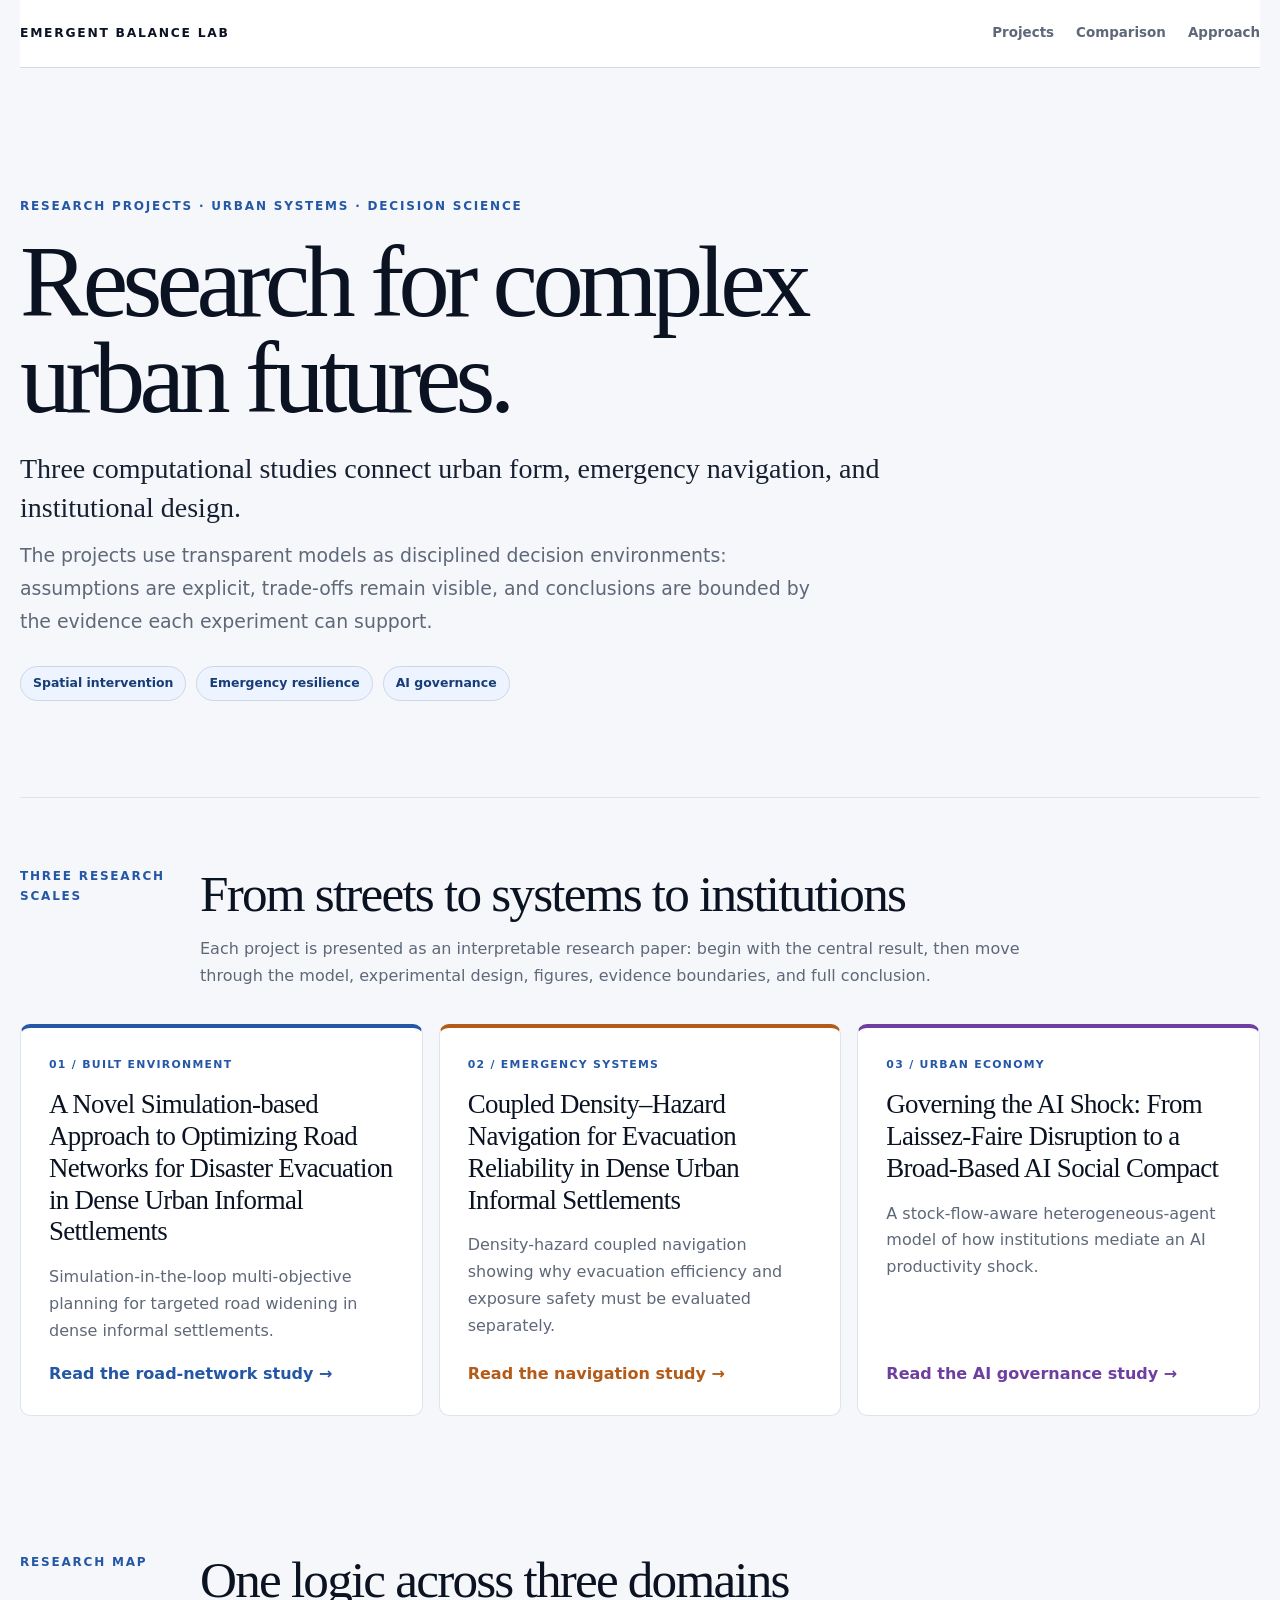
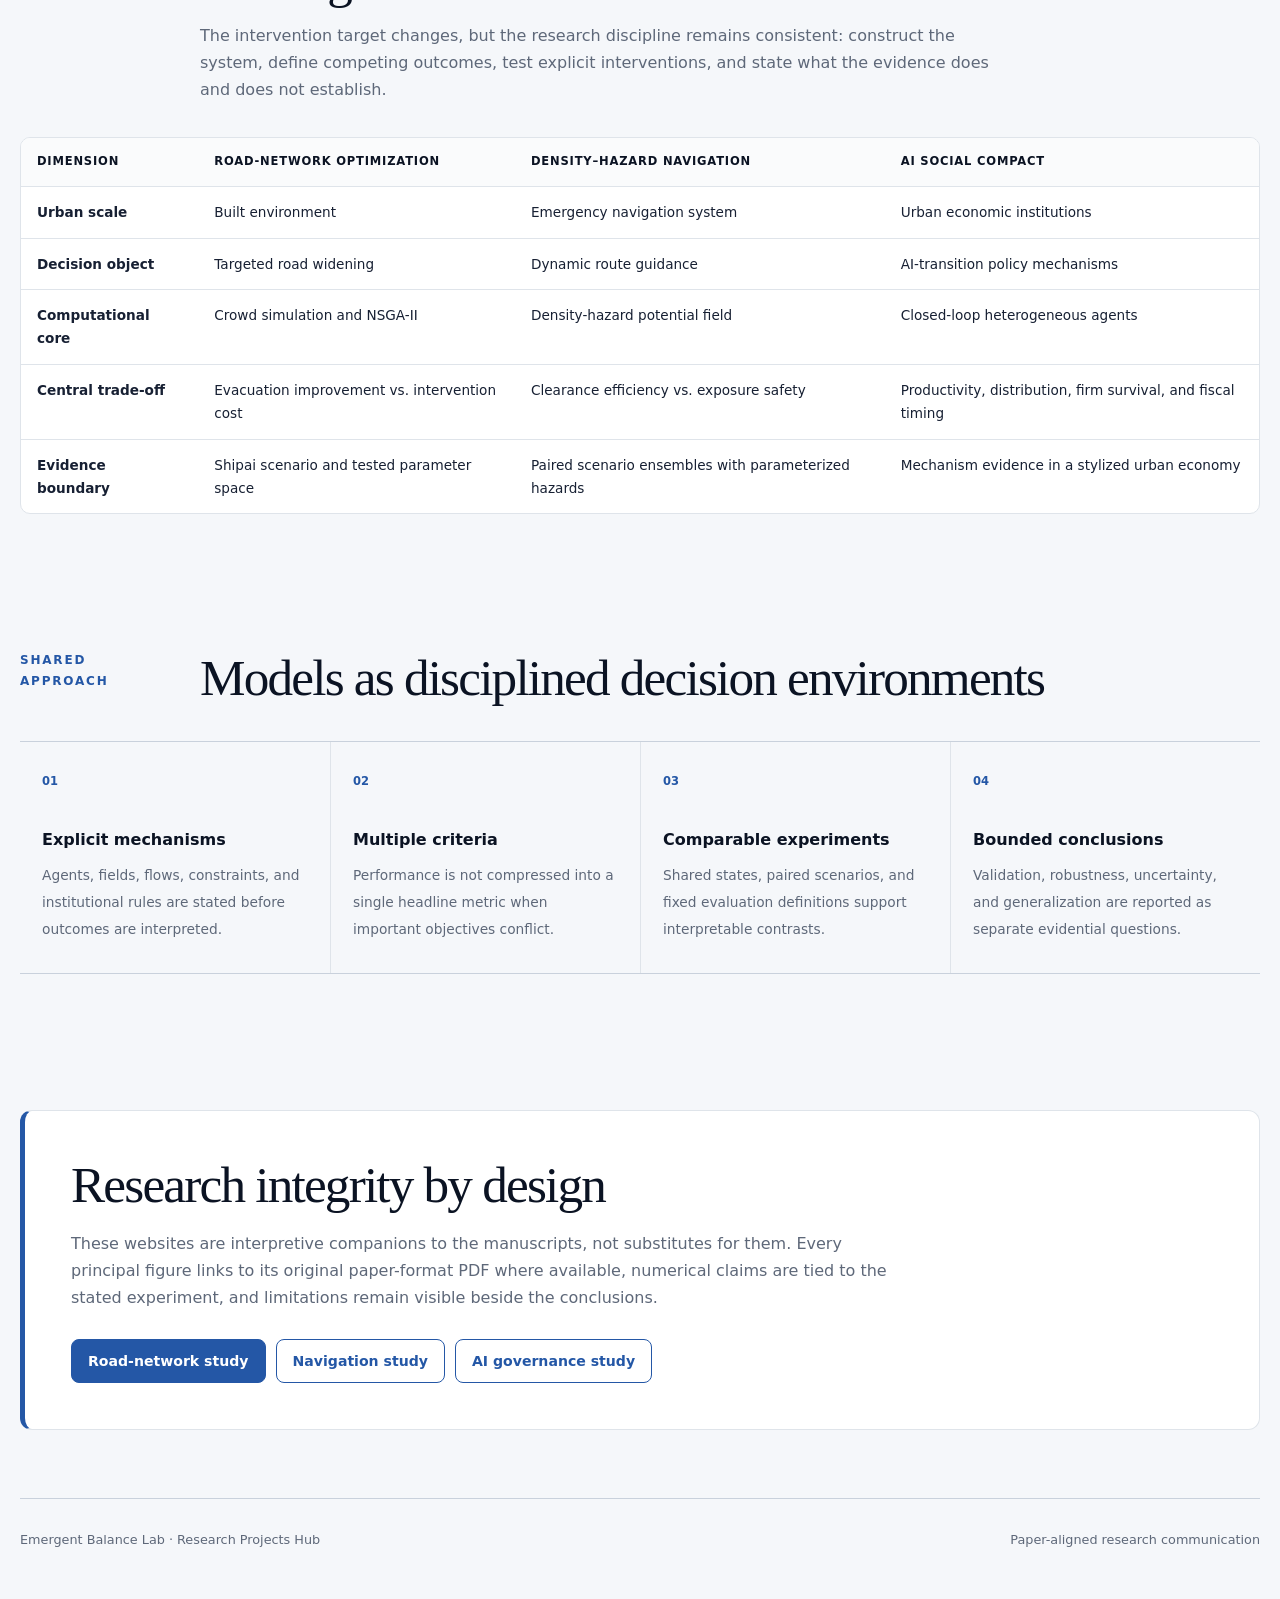
==== commit 980cc7dd: "Use manuscript titles across project pages" ====
--- a/index.html
+++ b/index.html
@@ -45,26 +45,26 @@
           <a class="project-card" href="ceus/" style="--card-accent:#2457a6">
             <div>
               <span class="number">01 / BUILT ENVIRONMENT</span>
-              <h3>CEUS</h3>
+              <h3 class="paper-title">A Novel Simulation-based Approach to Optimizing Road Networks for Disaster Evacuation in Dense Urban Informal Settlements</h3>
               <p>Simulation-in-the-loop multi-objective planning for targeted road widening in dense informal settlements.</p>
             </div>
-            <span class="card-link">Read the CEUS study →</span>
+            <span class="card-link">Read the road-network study →</span>
           </a>
           <a class="project-card" href="ress/" style="--card-accent:#b35b18">
             <div>
               <span class="number">02 / EMERGENCY SYSTEMS</span>
-              <h3>RESS</h3>
+              <h3 class="paper-title">Coupled Density–Hazard Navigation for Evacuation Reliability in Dense Urban Informal Settlements</h3>
               <p>Density-hazard coupled navigation showing why evacuation efficiency and exposure safety must be evaluated separately.</p>
             </div>
-            <span class="card-link">Read the RESS study →</span>
+            <span class="card-link">Read the navigation study →</span>
           </a>
           <a class="project-card" href="ai-shock/" style="--card-accent:#6e3fa0">
             <div>
               <span class="number">03 / URBAN ECONOMY</span>
-              <h3>AI Shock</h3>
+              <h3 class="paper-title">Governing the AI Shock: From Laissez-Faire Disruption to a Broad-Based AI Social Compact</h3>
               <p>A stock-flow-aware heterogeneous-agent model of how institutions mediate an AI productivity shock.</p>
             </div>
-            <span class="card-link">Read Governing the AI Shock →</span>
+            <span class="card-link">Read the AI governance study →</span>
           </a>
         </div>
       </section>
@@ -82,9 +82,9 @@
             <thead>
               <tr>
                 <th>Dimension</th>
-                <th>CEUS</th>
-                <th>RESS</th>
-                <th>AI Shock</th>
+                <th>Road-network optimization</th>
+                <th>Density–hazard navigation</th>
+                <th>AI social compact</th>
               </tr>
             </thead>
             <tbody>
@@ -141,9 +141,9 @@
           <h2>Research integrity by design</h2>
           <p>These websites are interpretive companions to the manuscripts, not substitutes for them. Every principal figure links to its original paper-format PDF where available, numerical claims are tied to the stated experiment, and limitations remain visible beside the conclusions.</p>
           <div class="button-row">
-            <a class="button" href="ceus/">Start with CEUS</a>
-            <a class="button secondary" href="ress/">Explore RESS</a>
-            <a class="button secondary" href="ai-shock/">Read AI Shock</a>
+            <a class="button" href="ceus/">Road-network study</a>
+            <a class="button secondary" href="ress/">Navigation study</a>
+            <a class="button secondary" href="ai-shock/">AI governance study</a>
           </div>
         </div>
       </section>
--- a/assets/styles.css
+++ b/assets/styles.css
@@ -544,6 +544,11 @@
   font-family: Georgia, "Times New Roman", serif;
   font-size: 2.1rem;
   font-weight: 500;
+}
+.project-card h3.paper-title {
+  font-size: clamp(1.35rem, 2.1vw, 1.72rem);
+  letter-spacing: -0.025em;
+  line-height: 1.18;
 }
 .project-card p { color: var(--muted); }
 .project-card .card-link { color: var(--card-accent, var(--accent)); font-weight: 800; }
